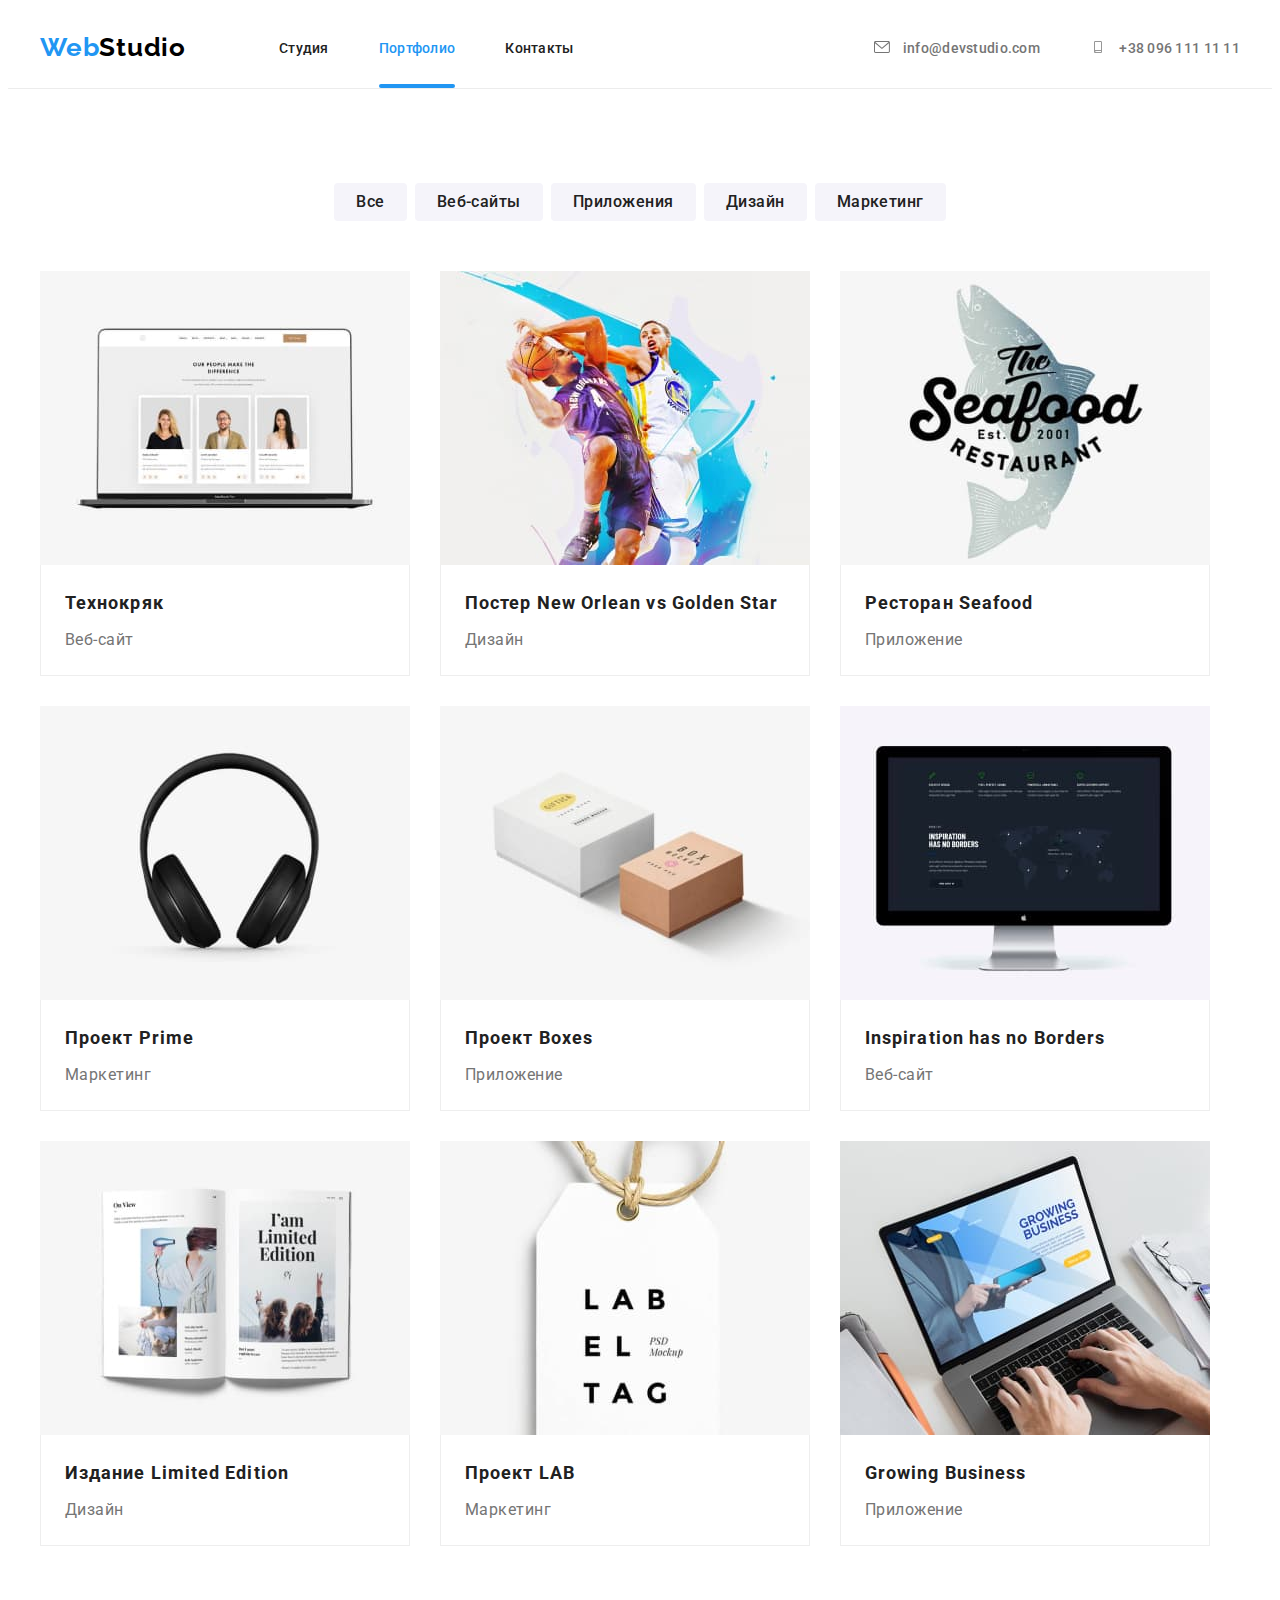
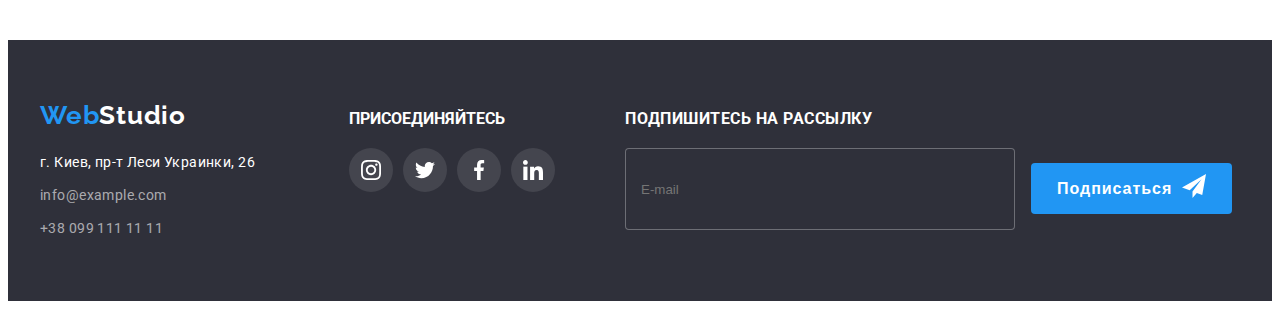
==== portfolio.html @ 7330a5f3 "adding files from previous hw" ====
<!DOCTYPE html>
<html lang="ru">
<head>
    <meta charset="UTF-8">
    <meta http-equiv="X-UA-Compatible" content="IE=edge">
    <meta name="viewport" content="width=device-width, initial-scale=1.0">
    <title>Document</title>
    <link rel="stylesheet" href="https://cdnjs.cloudflare.com/ajax/libs/modern-normalize/1.0.0/modern-normalize.css"
        integrity="sha512-Zx6MlUMKSVJoQ+83OwhdILe8cSEsCzfqThJd7J/VA2UrK6Ctj85p+xzqfyuNXE5B1k25uUdmJ2OzItbBy9GHAQ=="
        crossorigin="anonymous" />
    <link rel="preconnect" href="https://fonts.gstatic.com">
    <link href="https://fonts.googleapis.com/css2?family=Raleway:wght@700&family=Roboto:wght@400;500;700;900&display=swap"
        rel="stylesheet">
    <link rel="stylesheet" href="./css/styles.css">
</head>
<body>
    <!--header-->
    <header class="header">
        <div class=" header-section container">
            <nav class="nav-section">
                <a class="logo link" href="/"><span class="logo-web">Web</span><span
                        class="logo-studio-light">Studio</span></a>
    
                <ul class="nav-list list">
                    <li><a class="nav-list-link link" href="./index.html">Студия</a></li>
                    <li><a class="nav-list-link link active" href="">Портфолио</a></li>
                    <li><a class="nav-list-link link" href="">Контакты</a></li>
                </ul>
            </nav>
    
            <ul class="header-contacts list">
                <li>
                    <a class="header-contacts-link link" href="mailto:info@devstudio.com">
                        <svg class="contacts-link-icon">
                            <use href=./images/sprite.svg#icon-email></use>
                        </svg>
                        info@devstudio.com
                    </a>
                </li>
                <li>
                    <a class="header-contacts-link link" href="tel:+380961111111">
                        <svg class="contacts-link-icon">
                            <use href=./images/sprite.svg#icon-tel></use>
                        </svg>
                        +38 096 111 11 11
                    </a>
                </li>
            </ul>
        </div>
    
    </header>


    <!--main-->
    <main>
        <section class="padding-section">
            <div class="container">
                <h1 class="visually-hidden">Примеры готовых проектов</h1>
                
                <ul class="radio-btn-list list">
                    <li>
                        <button type="button" class="radio-btn">Все</button>
                    </li>
                    <li>
                        <button type="button" class="radio-btn">Веб-сайты</button>
                    </li>
                    <li>
                        <button type="button" class="radio-btn">Приложения</button>
                    </li>
                    <li>
                        <button type="button" class="radio-btn">Дизайн</button>
                    </li>
                    <li>
                        <button type="button" class="radio-btn">Маркетинг</button>
                    </li>
                </ul>
                
                <h2 hidden>Лучшие проекты</h2>
                
                <ul class="project-list list">
                    <li class="project-list-item">
                        <a class="project-link link" href="">
                            <div class="project-link-content-wrapper">
                                <img src="./images/portfolio/website.jpg" alt="сайт технокряк" width="370" height="294">
                                <p class="overlay">
                                    Технокряк это современная площадка распространения коронавируса.
                                    Компании используют эту платформу для цифрового
                                    шпионажа и атак на защищённые сервера конкурентов.
                                </p>
                            </div>

                            <div class="project-item-description">
                                <h3 class="project-name">Технокряк</h3>
                                <p class="project-text">Веб-сайт</p>
                            </div>
                        </a>
                    </li>
                
                    <li class="project-list-item">
                        <a class="project-link link" href="">
                            <div class="project-link-content-wrapper">
                                <img src="./images/portfolio/new.jpg" alt="дизайн постера с баскетболистами" width="370" height="294">
                                <p class="overlay">
                                    Технокряк это современная площадка распространения коронавируса.
                                    Компании используют эту платформу для цифрового
                                    шпионажа и атак на защищённые сервера конкурентов.
                                </p>
                            </div>
                            
                            <div class="project-item-description">
                                <h3 class="project-name">Постер New Orlean vs Golden Star</h3>
                                <p class="project-text">Дизайн</p>
                            </div>
                        </a>
                    </li>
                
                    <li class="project-list-item">
                        <a class="project-link link" href="">
                            <div class="project-link-content-wrapper">
                                <img src="./images/portfolio/seafood.jpg" alt="приложение для ресторана морепродуктов" width="370" height="294">
                                <p class="overlay">
                                    Технокряк это современная площадка распространения коронавируса.
                                    Компании используют эту платформу для цифрового
                                    шпионажа и атак на защищённые сервера конкурентов.
                                </p>
                            </div>
                            
                            <div class="project-item-description">
                                <h3 class="project-name">Ресторан Seafood</h3>
                                <p class="project-text">Приложение</p>
                            </div>
                        </a>
                    </li>
                
                    <li class="project-list-item">
                        <a class="project-link link" href="">
                            <div class="project-link-content-wrapper">
                                <img src="./images/portfolio/prime.jpg" alt="накладные наушники" width="370" height="294">
                                <p class="overlay">
                                    Технокряк это современная площадка распространения коронавируса.
                                    Компании используют эту платформу для цифрового
                                    шпионажа и атак на защищённые сервера конкурентов.
                                </p>
                            </div>
                            
                            <div class="project-item-description">
                                <h3 class="project-name">Проект Prime</h3>
                                <p class="project-text">Маркетинг</p>
                            </div>
                        </a>
                    </li>
                
                    <li class="project-list-item">
                        <a class="project-link link" href="">
                            <div class="project-link-content-wrapper">
                                <img src="./images/portfolio/boxes.jpg" alt="логотип две картонные коробки" width="370" height="294">
                                <p class="overlay">
                                    Технокряк это современная площадка распространения коронавируса.
                                    Компании используют эту платформу для цифрового
                                    шпионажа и атак на защищённые сервера конкурентов.
                                </p>
                            </div>
                            
                            <div class="project-item-description">
                                <h3 class="project-name">Проект Boxes</h3>
                                <p class="project-text">Приложение</p>
                            </div>
                        </a>
                    </li>
                
                    <li class="project-list-item">
                        <a class="project-link link" href="">
                            <div class="project-link-content-wrapper">
                                <img src="./images/portfolio/inspiration.jpg" alt="скриншот страницы сайта" width="370" height="294">
                                <p class="overlay">
                                    Технокряк это современная площадка распространения коронавируса.
                                    Компании используют эту платформу для цифрового
                                    шпионажа и атак на защищённые сервера конкурентов.
                                </p>
                            </div>
                            
                            <div class="project-item-description">
                                <h3 class="project-name">Inspiration has no Borders</h3>
                                <p class="project-text">Веб-сайт</p>
                            </div>
                        </a>
                    </li>
                
                    <li class="project-list-item">
                        <a class="project-link link" href="">
                            <div class="project-link-content-wrapper">
                                <img src="./images/portfolio/limited.jpg" alt="дизайн оформления книги" width="370" height="294">
                                <p class="overlay">
                                    Технокряк это современная площадка распространения коронавируса.
                                    Компании используют эту платформу для цифрового
                                    шпионажа и атак на защищённые сервера конкурентов.
                                </p>
                            </div>
                            
                            <div class="project-item-description">
                                <h3 class="project-name">Издание Limited Edition</h3>
                                <p class="project-text">Дизайн</p>
                            </div>
                        </a>
                    </li>
                
                    <li class="project-list-item">
                        <a class="project-link link" href="">
                            <div class="project-link-content-wrapper">
                                <img src="./images/portfolio/lab.jpg" alt="брендированная этикетка" width="370" height="294">
                                <p class="overlay">
                                    Технокряк это современная площадка распространения коронавируса.
                                    Компании используют эту платформу для цифрового
                                    шпионажа и атак на защищённые сервера конкурентов.
                                </p>
                            </div>
                            
                            <div class="project-item-description">
                                <h3 class="project-name">Проект LAB</h3>
                                <p class="project-text">Маркетинг</p>
                            </div>
                        </a>
                    </li>
                
                    <li class="project-list-item">
                        <a class="project-link link" href="">
                            <div class="project-link-content-wrapper">
                                <img src="./images/portfolio/growing.jpg" alt="работа за компьютером" width="370" height="294">
                                <p class="overlay">
                                    Технокряк это современная площадка распространения коронавируса.
                                    Компании используют эту платформу для цифрового
                                    шпионажа и атак на защищённые сервера конкурентов.
                                </p>
                            </div>
                            
                            <div class="project-item-description">
                                <h3 class="project-name">Growing Business</h3>
                                <p class="project-text">Приложение</p>
                            </div>
                        </a>
                    </li>
                </ul>
            </div>
        </section>
    </main>
    
    <!--footer-->
    <footer class="dark-background-container footer-container">
    
        <div class="df container">
            <div class="footer-content-placing">
                <address>
                    <div class="footer-logo">
                        <a class="logo link" href="/"><span class="logo-web">Web</span><span
                                class="logo-studio-dark">Studio</span></a>
                    </div>
    
                    <ul class="address list">
                        <li>
                            <a class="adress-link-location link" href="https://goo.gl/maps/zq5mr7NmoWSacKAB8">г. Киев, пр-т
                                Леси
                                Украинки, 26</a>
                        </li>
                        <li>
                            <a class="adress-link link" href="mailto:info@example.com">info@example.com</a>
                        </li>
                        <li>
                            <a class="adress-link link" href="tel:+380991111111">+38 099 111 11 11</a>
                        </li>
                    </ul>
                </address>
            </div>
    
            <div class="footer-content-placing">
                <p class="footer-social-title">Присоединяйтесь</p>
    
                <ul class="social-list list">
                    <li class="social-list-item">
                        <a href="" class="social-list-link link">
                            <svg class="social-list-icon">
                                <use href="./images/sprite.svg#icon-instagram"></use>
                            </svg>
                        </a>
                    </li>
                    <li class="social-list-item">
                        <a href="" class="social-list-link link">
                            <svg class="social-list-icon">
                                <use href="./images/sprite.svg#icon-twitter"></use>
                            </svg>
                        </a>
                    </li>
                    <li class="social-list-item">
                        <a href="" class="social-list-link link">
                            <svg class="social-list-icon">
                                <use href="./images/sprite.svg#icon-facebook"></use>
                            </svg>
                        </a>
                    </li>
                    <li class="social-list-item">
                        <a href="" class="social-list-link link">
                            <svg class="social-list-icon">
                                <use href="./images/sprite.svg#icon-linkedin"></use>
                            </svg>
                        </a>
                    </li>
                </ul>
            </div>

            <div class="footer-form-group">
                <b class="footer-form-text">подпишитесь на рассылку</b>
            
                <form action="#" class="footer-form">
                    <input type="email" name="footer-form" class="footer-form-input" placeholder="E-mail" required autocomplete="off">
                    <button type="submit" class="footer-btn">Подписаться
                        <svg class="footer-btn-icon" width="24" height="24">
                            <use href="./images/sprite.svg#icon-send"></use>
                        </svg>
                    </button>
            
                </form>
            </div>

        </div>
    
    </footer>
</body>
</html>
---- css/styles.css ----
:root {
  --main-font: "Roboto", sans-serif;
  --secondary-font: "Raleway", sans-serif;
  --background-dark: #2f303a;
  --background-grey: #f5f4fa;
  --btn-color-white: #FFFFFF;
  --accent-color-primary: #2196f3;
  --section-header-color: #212121;
  --section-padding: 94px 0;
  --timing-function: cubic-bezier(0.4, 0, 0.2, 1);
}

body {
  font-family: var(--main-font);
}

h1,
h2,
h3,
h4,
h5,
h6,
p {
  margin: 0;
}

ul,
ol {
  margin: 0;
  padding: 0;
}

img {
  display: block;
  min-width: 100%;
}

.list {
  list-style: none;
}

.link {
  text-decoration: none;
}

.address {
  font-style: normal;
}

.active,
nav-list-link:hover {
  color: var(--accent-color-primary);
}

.visually-hidden {
  position: absolute !important;
  clip: rect(1px 1px 1px 1px); /* IE6, IE7 */
  clip: rect(1px, 1px, 1px, 1px);
  padding: 0 !important;
  border: 0 !important;
  height: 1px !important;
  width: 1px !important;
  overflow: hidden;
}

.container {
  width: 1200px;
  margin: 0 auto;
  padding: 0 15px;
  text-align: center;
}

.padding-section {
  padding: var(--section-padding);
}

/*===========HEADER============*/
.header {
  padding-top: 24px;
  padding-bottom: 25px;
  border-bottom: 1px solid #ececec;
}

.header-section {
  /* padding: 25px 15px; */
  display: flex;
  align-items: center;
}

.nav-section {
  display: flex;
  align-items: center;
}

.logo {
  margin-right: 93px;
}

.nav-list {
  display: flex;
  align-items: center;
}

.nav-list > li:not(:last-child) {
  margin-right: 50px;
}

.header-contacts {
  display: flex;
  margin-left: auto;
}

.header-contacts > li:not(:last-child) {
  margin-right: 50px;
}

.logo-web {
  font-family: var(--secondary-font);
  font-style: normal;
  font-weight: 700;
  font-size: 26px;
  line-height: 1.2;
  letter-spacing: 0.03em;
  color: #2196f3;
}

.logo-studio-light {
  font-family: var(--secondary-font);
  font-style: normal;
  font-weight: 700;
  font-size: 26px;
  line-height: 1.2;
  letter-spacing: 0.03em;
  color: #000000;
}

.logo-studio-dark {
  font-family: var(--secondary-font);
  font-style: normal;
  font-weight: 700;
  font-size: 26px;
  line-height: 1.2;
  letter-spacing: 0.03em;
  color: #ffffff;
}

.nav-list-link {
  position: relative;
  font-family: var(--main-font);
  font-style: normal;
  font-weight: 500;
  font-size: 14px;
  line-height: 1.14;
  letter-spacing: 0.02em;
  color: #212121;
  padding: 32px 0;
  transition: color 250ms var(--timing-function);
}
.nav-list-link.active::after {
  content: "";
  position: absolute;
  width: 100%;
  height: 4px;
  background-color: #2196f3;
  left: 0;
  bottom: 0;
  border-radius: 2px;
}

.nav-list-link:hover,
.nav-list-link:focus {
  color: var(--accent-color-primary);
}

.header-contacts-link {
  font-family: var(--main-font);
  font-style: normal;
  font-weight: 500;
  font-size: 14px;
  line-height: 1.14;
  letter-spacing: 0.02em;
  color: #757575;
  transition: color 250ms var(--timing-function);
}

.header-contacts-link:hover,
.header-contacts-link:focus {
  color: var(--accent-color-primary);
}

.header-contacts-link:hover .contacts-link-icon,
.header-contacts-link:focus .contacts-link-icon {
  fill: var(--accent-color-primary);
}

.contacts-link-icon {
  width: 16px;
  height: 12px;
  margin-right: 10px;
  fill: #757575;
}

/* .contacts-link-icon:hover,
.contacts-link-icon:focus {
  fill: var(--accent-color-primary);
} */

/*===========END HEADER============*/

/*==============HERO==============*/

.hero-section {
  padding-top: 200px;
  padding-bottom: 200px;
}

.hero-background {
  max-width: 1600px;
  height: 600px;
  margin-left: auto;
  margin-right: auto;
  background-color: #c4c4c4;
  background-image: linear-gradient(
      rgba(47, 48, 58, 0.4),
      rgba(47, 48, 58, 0.4)
    ),
    url(../images/bg-hero/hero-bg-img.jpg);
  background-size: cover;
  background-position: center;
  background-repeat: no-repeat;
}

.hero-title {
  font-family: var(--main-font);
  font-weight: 900;
  font-size: 44px;
  line-height: 1.36;
  text-align: center;
  letter-spacing: 0.06em;
  text-transform: uppercase;
  color: #ffffff;
  width: 696px;
  margin: 0 auto 30px;
}
.hero-btn {
  display: inline-block;
  align-items: center;
  text-align: center;
  min-width: 200px;
  padding: 12px 32px;
  left: 700px;
  top: 430px;
  background: #2196f3;
  box-shadow: 0px 4px 4px rgba(0, 0, 0, 0.15);
  border-radius: 4px;
  border: none;
  outline: none;
  cursor: pointer;
  transition: background-color 250ms var(--timing-function);
}

.hero-btn:active {
  background-color: #188ce8;
  border: none;
}

.active {
  color: #2196f3;
}

.hero-btn-text {
  font-family: inherit;
  font-weight: 700;
  font-size: 16px;
  line-height: 1.87;
  align-items: center;
  text-align: center;
  letter-spacing: 0.06em;
  color: #ffffff;
}

/*============END HERO============*/

/*============OUR SERVICES & TEAM SECTIONS HEADER============*/

.section-header {
  font-family: var(--main-font);
  font-weight: 700;
  font-size: 36px;
  line-height: 1.17;
  text-align: center;
  letter-spacing: 0.03em;
  color: var(--section-header-color);
  margin-bottom: 50px;
}

/*============OUR ADVANTAGES SECTION============*/

/* .our-advantages-section {
  padding: var(--section-padding);
} */

.our-advantages-list {
  display: flex;
  justify-content: space-between;
  margin-left: -30px;
}

.our-advantages-list-item {
  /* width: 270px; */
  text-align: left;
  /* flex-basis: calc(100%-90 / 4 -30); */
  width: calc((100% - 120px) / 4);
  margin-left: 30px;
}

.our-advantages-icon-container {
  display: flex;
  justify-content: center;
  align-items: center;
  width: 270px;
  height: 120px;
  background-color: #f5f4fa;
  margin-bottom: 30px;
}

.our-advantages-link-icon {
  width: 70px;
  height: 70px;
}

.list-advantages-header {
  font-family: var(--main-font);
  font-style: normal;
  font-weight: 700;
  font-size: 14px;
  line-height: 1.14;
  letter-spacing: 0.03em;
  text-transform: uppercase;
  color: var(--section-header-color);
  padding-bottom: 10px;
}

.list-advantages-text {
  font-family: var(--main-font);
  font-style: normal;
  font-weight: 400;
  font-size: 14px;
  line-height: 1.71;
  letter-spacing: 0.03em;
  color: #757575;
}
/*============END OUR ADVANTAGES SECTION============*/

/* ====================OUR SERVICES================ */
.our-services {
  padding-bottom: 94px;
}

.services-list {
  display: flex;
  justify-content: space-between;
  
}

.services-list > li:not(:last-child) {
  margin-right: 30px;
}

.services-list-item {
  position: relative;
}

.services-overlay {
  position: absolute;
  left: 0;
  bottom: 0;
  width: 370px;
  height: 70px;
  background-color: rgba(47, 48, 58, 0.8);
  display: flex;
  justify-content: center;
  align-items: center;
}

.overlay-text {
  font-family: var(--main-font)
  font-weight: 700;
  font-size: 14px;
  line-height: 1.14;
  text-align: center;
  letter-spacing: 0.03em;
  text-transform: uppercase;
  color: #FFFFFF;

}
/* ================END OUR SERVICES================ */

/*=================OUR TEAM===================*/

.stuff-list {
  display: flex;
}

.our-stuff {
  background-color: var(--background-grey);
  /* max-width: 1600px; */
}

.stuff-list-item:not(:last-child) {
  margin-right: 30px;
}

.stuff-list-item {
  background: #ffffff;
  box-shadow: 0px 1px 3px rgba(0, 0, 0, 0.12), 0px 1px 1px rgba(0, 0, 0, 0.14),
    0px 2px 1px rgba(0, 0, 0, 0.2);
  border-radius: 0px 0px 4px 4px;
}

.img-description {
  padding: 30px 0;
  text-align: center;
}

.img-description-header {
  margin-bottom: 10px;
}

.stuff-initials {
  font-family: var(--main-font);
  font-style: normal;
  font-weight: 500;
  font-size: 16px;
  line-height: 1.18;
  /* text-align: center; */
  letter-spacing: 0.03em;
  color: #212121;
}

.stuff-position {
  font-family: var(--main-font);
  font-weight: 400;
  font-size: 16px;
  line-height: 1.18;
  /* text-align: center; */
  letter-spacing: 0.03em;
  color: #757575;
  margin-bottom: 16px;
}

.stuff-container {
  margin-left: auto;
  margin-right: auto;
}

.stuff-social-list {
  display: flex;
  align-items: center;
  justify-content: center;
}

.stuff-social-list > li:not(:last-child) {
  margin-right: 10px;
}

.stuff-social-list-link {
  display: flex;
  align-items: center;
  justify-content: center;
  height: 44px;
  width: 44px;
  border-radius: 50%;
  /* border: 1px solid red; */
  transition: background-color 250ms var(--timing-function);
}

.stuff-social-list-link:hover,
.stuff-social-list-link:focus {
  background-color: var(--accent-color-primary);
}

.stuff-social-list-link .social-list-icon {
  width: 20px;
  height: 20px;
  fill: #afb1b8;
}

.stuff-social-list-link:hover .social-list-icon,
.stuff-social-list-link:focus .social-list-icon {
  fill: white;
}

.dark-background-container {
  background-color: var(--background-dark);
}
/*=================END OUR TEAM===================*/

/*=================OUR CLIENTS===================*/

.clients-list {
  display: flex;
  align-items: center;
  justify-content: center;
}

.clients-list-item:not(:last-child) {
  margin-right: 30px;
}

.clients-list-link {
  display: flex;
  align-items: center;
  justify-content: center;
  width: 170px;
  height: 90px;
  border: 1px solid #afb1b8;
  border-radius: 4px;
  cursor: pointer;
  transition: border-color 250ms var(--timing-function);
}

.clients-list-item {
  display: flex;
  align-items: center;
  justify-content: center;
}

.clients-list-icon {
  display: block;
  align-items: center;
  justify-content: center;
  fill: #afb1b8;
  transition: fill 250ms var(--timing-function);
}

.clients-list-link:hover,
.clients-list-link:focus {
  border-color: var(--accent-color-primary);
}

.clients-list-icon:hover,
.clients-list-icon:focus {
  fill: var(--accent-color-primary);
  border: var(--accent-color-primary);
}

.clients-list-link:hover .clients-list-icon,
.clients-list-link:focus .clients-list-icon {
  fill: var(--accent-color-primary);
}

/*================END OUR CLIENTS================*/

/*=====================FOOTER=====================*/

.footer-container {
  padding-top: 60px;
  padding-bottom: 60px;
  /* text-align: left; */
}

.footer-content-placing {
  text-align: left;
  display: block;
}

.df {
  display: flex;
  align-items: baseline;
}

.footer-content-placing:not(:last-child) {
  margin-right: 70px;
}

.footer-logo {
  margin-bottom: 20px;
}

.address > li:not(:last-child) {
  margin-bottom: 9px;
}

.adress-link-location {
  font-family: var(--main-font);
  font-weight: 400;
  font-size: 14px;
  line-height: 1.71;
  letter-spacing: 0.03em;
  color: #ffffff;
  transition: color 250ms var(--timing-function);
}

.adress-link-location:focus,
.adress-link-location:hover {
  color: var(--accent-color-primary);
}

.adress-link {
  font-family: var(--main-font);
  font-weight: 400;
  font-size: 14px;
  line-height: 1.71;
  letter-spacing: 0.03em;
  color: rgba(255, 255, 255, 0.6);
  transition: color 250ms var(--timing-function);
}

.adress-link:hover,
.adress-link:focus {
  color: #2196f3;
}

.footer-social-title {
  color: #ffffff;
  font-weight: bold;
  text-transform: uppercase;
  margin-bottom: 20px;
}
.social-list {
  display: flex;
  align-items: center;
}

.social-list-item:not(:last-child) {
  margin-right: 10px;
}

.social-list-link {
  display: flex;
  justify-content: center;
  align-items: center;
  width: 44px;
  height: 44px;
  border-radius: 50%;
  background-color: rgba(255, 255, 255, 0.1);
  transition: background-color 250ms var(--timing-function);
}

.social-list-link:hover,
.social-list-link:focus {
  background-color: var(--accent-color-primary);
}

.social-list-icon {
  /* display: block; */
  width: 20px;
  height: 20px;
  align-items: center;
  justify-content: center;
  fill: #ffffff;
  transition: fill 250ms var(--timing-function);
}

/*=================END FOOTER=====================*/

/*=================PORTFOLIO PAGE=================*/

.radio-btn-list {
  display: flex;
  justify-content: center;
  /* margin-top: 94px; */
  margin-bottom: 50px;
}

.project-list {
  display: flex;
  flex-wrap: wrap;
  margin-left: -30px;
  margin-bottom: -30px;
  /* outline: 1px solid tomato; */
}

.project-list-item {
  flex-basis: calc(100% / 3 - 30);
  /* position: relative;
  width: 370px; */
  margin-left: 30px;
  margin-bottom: 30px;
  /* outline: 1px solid teal; */
}

.radio-btn {
  font-family: inherit;
  font-weight: 500;
  font-size: 16px;
  line-height: 1.62;
  text-align: center;
  letter-spacing: 0.03em;
  color: #212121;
  background: #f5f4fa;
  border-radius: 4px;
  cursor: pointer;
  padding: 6px 22px;
  border: none;
  outline: none;
  transition: color 250ms var(--timing-function),
    background-color 250ms var(--timing-function),
    box-shadow 250ms var(--timing-function);
}

.radio-btn-list > li:not(:last-child) {
  margin-right: 8px;
}

.radio-btn:hover,
.radio-btn:focus {
  color: #ffffff;
  background-color: #2196f3;
  box-shadow: 0px 3px 1px rgba(0, 0, 0, 0.1), 0px 1px 2px rgba(0, 0, 0, 0.08),
    0px 2px 2px rgba(0, 0, 0, 0.12);
  filter: drop-shadow(0px 4px 4px rgba(0, 0, 0, 0.25));
}

.project-list-item:hover,
.project-list-item:focus {
  box-shadow: 0px 1px 1px rgba(0, 0, 0, 0.12), 0px 4px 4px rgba(0, 0, 0, 0.06),
    1px 4px 6px rgba(0, 0, 0, 0.16);
}

.project-name {
  font-family: var(--main-font);
  font-weight: 700;
  font-size: 18px;
  line-height: 2;
  letter-spacing: 0.06em;
  color: #212121;
  margin-bottom: 4px;
}

.project-name:focus,
.project-name:hover {
}

.project-text {
  font-family: var(--main-font);
  font-weight: 400;
  font-size: 16px;
  line-height: 1.87;
  letter-spacing: 0.03em;
  color: #757575;
}

.project-item-description {
  padding: 20px 24px;
  text-align: left;
  border: 1px solid #eeeeee;
  border-top: none;
}

.project-link-content-wrapper {
  position: relative;
  overflow: hidden;
}

.overlay {
  position: absolute;
  top: 0;
  left: 0;
  background-color: rgba(33, 150, 243, 0.9);
  padding: 63px 24px;
  height: 100%;
  overflow: auto;
  transform: translateY(100%);
  font-family: var(--main-font);
  font-size: 18px;
  line-height: 1.55;
  letter-spacing: 0.03em;
  text-align: left;
  color: #ffffff;
  transition: transform 250ms var(--timing-function);
}

.project-link:hover .overlay,
.project-link:focus .overlay {
  transform: translateY(0%);
}
/*===============END PORTFOLIO PAGE================*/


.backdrop {
  position: fixed;
  top: 0;
  left: 0;
  width: 100vw;
  height: 100vh;
  background-color: rgba(0, 0, 0, 0.2);
  transition: all 250ms var(--timing-function);
}

.modal {
  position: absolute;
  top: 50%;
  left: 50%;
  transform: translate(-50%, -50%);
  width: 528px;
  height: 581px;
  background-color: #ffffff;
  padding: 40px;
}

.modal-form-text {
  display: block;
  text-align: center;
  font-weight: 700;
  font-size: 20px;
  line-height: 1.15;
  letter-spacing: 0.03em;
  color: #212121;
  margin-bottom: 12px;
}

.modal-close-btn {
  position: absolute;
  top: 8px;
  right: 8px;
  /* display: flex;
  justify-content: center;
  align-items: center; */
  width: 30px;
  height: 30px;
  border-radius: 50%;
  background-color: transparent;
  border: 1px solid rgba(0, 0, 0, 0.1);
  cursor: pointer;
  outline: none;
  transition: fill 250ms var(--timing-function);
}

.modal-close-btn:hover,
.modal-close-btn:focus {
  fill: var(--accent-color-primary);
}

.close-btn-icon {
  width: 11px;
  height: 11px;
}

.is-hidden {
  opacity: 0;
  visibility: hidden;
  pointer-events: none;
}

.modal-form {
  display: flex;
  flex-direction: column;
  box-sizing: border-box;
}

.modal-form-input {
  width: 100%;
  height: 40px;
  border: 1px solid rgba(33, 33, 33, 0.2);
  border-radius: 4px;
  padding-left: 42px;
  transition: border-color 250ms var(--timing-function) ;
}

.modal-form-input:focus {
  outline: none;
  border-color: var(--accent-color-primary);
}

.modal-form-input:focus + .modal-form-icon {
  fill: var(--accent-color-primary);
}

.modal-form-field {
  font-size: 12px;
  line-height: 1.16;
  letter-spacing: 0.01em;
  color: #757575;
  /* margin-bottom: 10px; */
}

/* modal-form-field:last-child {
  margin-bottom: 20px;
} */

.modal-form-input-wrapper{
  display: block;
  position: relative;
  margin-top: 4px;
  margin-bottom: 10px;
}

.modal-form-icon {
  position: absolute;
  top: 50%;
  left: 12px;
  transform: translateY(-50%);
  display: block;
  width: 18px;
  height: 18px;
}

.modal-form-comment {
  width: 100%;
  height: 120px;
  padding: 12px 16px;
  border: 1px solid rgba(33, 33, 33, 0.2);
  border-radius: 4px;
  resize: none;
  font-family:var(--main-font)
  font-size: 12px;
  line-height: 1.16;
  letter-spacing: 0.01em;
  color: #757575;
  transition: border-color 250ms var(--timing-function);
  }

.modal-form-comment::placeholder {
  color: rgba(117, 117, 117, 0.5);
}

.modal-form-comment:focus {
  outline: none;
  border-color: var(--accent-color-primary);
}

.modal-form-check-about {
  display: flex;
  justify-content: center;
  align-items: center;
  font-family: var(--main-font);
  font-size: 14px;
  line-height: 1.71;
  letter-spacing: 0.03em;
  color: #757575;
  margin-top: 10px;
  margin-bottom: 30px;
}

.modal-form-check-about::before {
  display: block;
  content: "";
  width: 15px;
  height: 15px;
  border: 2px solid #000000;
  border-radius: 2px;
  cursor: pointer;
  margin-right: 8px;
}


.modal-form-term:checked + .modal-form-check-about::before {
  background-color:var(--accent-color-primary);
  border-color: var(--accent-color-primary);
  background-image: url(../images/icon-check.svg);
  background-position: center;
  background-origin: border-box;
  background-size: contain;
}

.modal-form-term:focus + .modal-form-check-about::before {
  outline: 2px solid var(--accent-color-primary);
}

.checkbox-term-contract {
  color: var(--accent-color-primary);
}

.modal-form-btn {
  font-weight: 700;
  font-size: 16px;
  font-family: inherit;
  line-height: 1.87;
  letter-spacing: 0.06em;
  align-self: center;
  min-width: 200px;
  padding: 10px 55px;
  color:var(--btn-color-white);
  background: #2196f3;
  box-shadow: 0px 4px 4px rgba(0, 0, 0, 0.15);
  border-radius: 4px;
  border: none;
  outline: none;
  cursor: pointer;
  transition: background-color 250ms var(--timing-function);
}

.modal-form-btn:active {
  background-color: #188ce8;
  border: none;
}

.footer-form-group {
  display: flex;
  flex-direction: column;
}

.footer-form-text {
  font-weight: 700;
  /* font-size: 14px; */
  line-height: 1.14;
  color: var(--btn-color-white);
  letter-spacing: 0.03em;
  text-transform: uppercase;
  text-align: left;
  margin-bottom: 20px;
}

.footer-form-input {
  margin-right: 12px;
  width: 358px;
  height: 50px;
  padding: 15px;
  background-color: #2f303a;
  outline: none;
  border: 1px solid rgba(255, 255, 255, 0.3);
  color: #ffffff;
  border-radius: 4px;
}

.footer-btn {
  display: inline-flex;
  border-radius: 4px;
  border: 1px solid transparent;
  padding: 10px 25px;
  min-width: 200px;
  font-weight: 700;
  font-size: 16px;
  line-height: 1.87;
  letter-spacing: 0.06em;
  background: var(--accent-color-primary);
  color: var(--btn-color-white);
  cursor: pointer;
  transition: background-color 250ms var(--timing-function);
}

.footer-btn-icon {
  display: inline-flex;
  align-items: baseline;
  justify-content: center;
  margin-left: 10px;
}

.footer-btn:hover,
.footer-btn:focus {
  background-color: #188ce8;
}
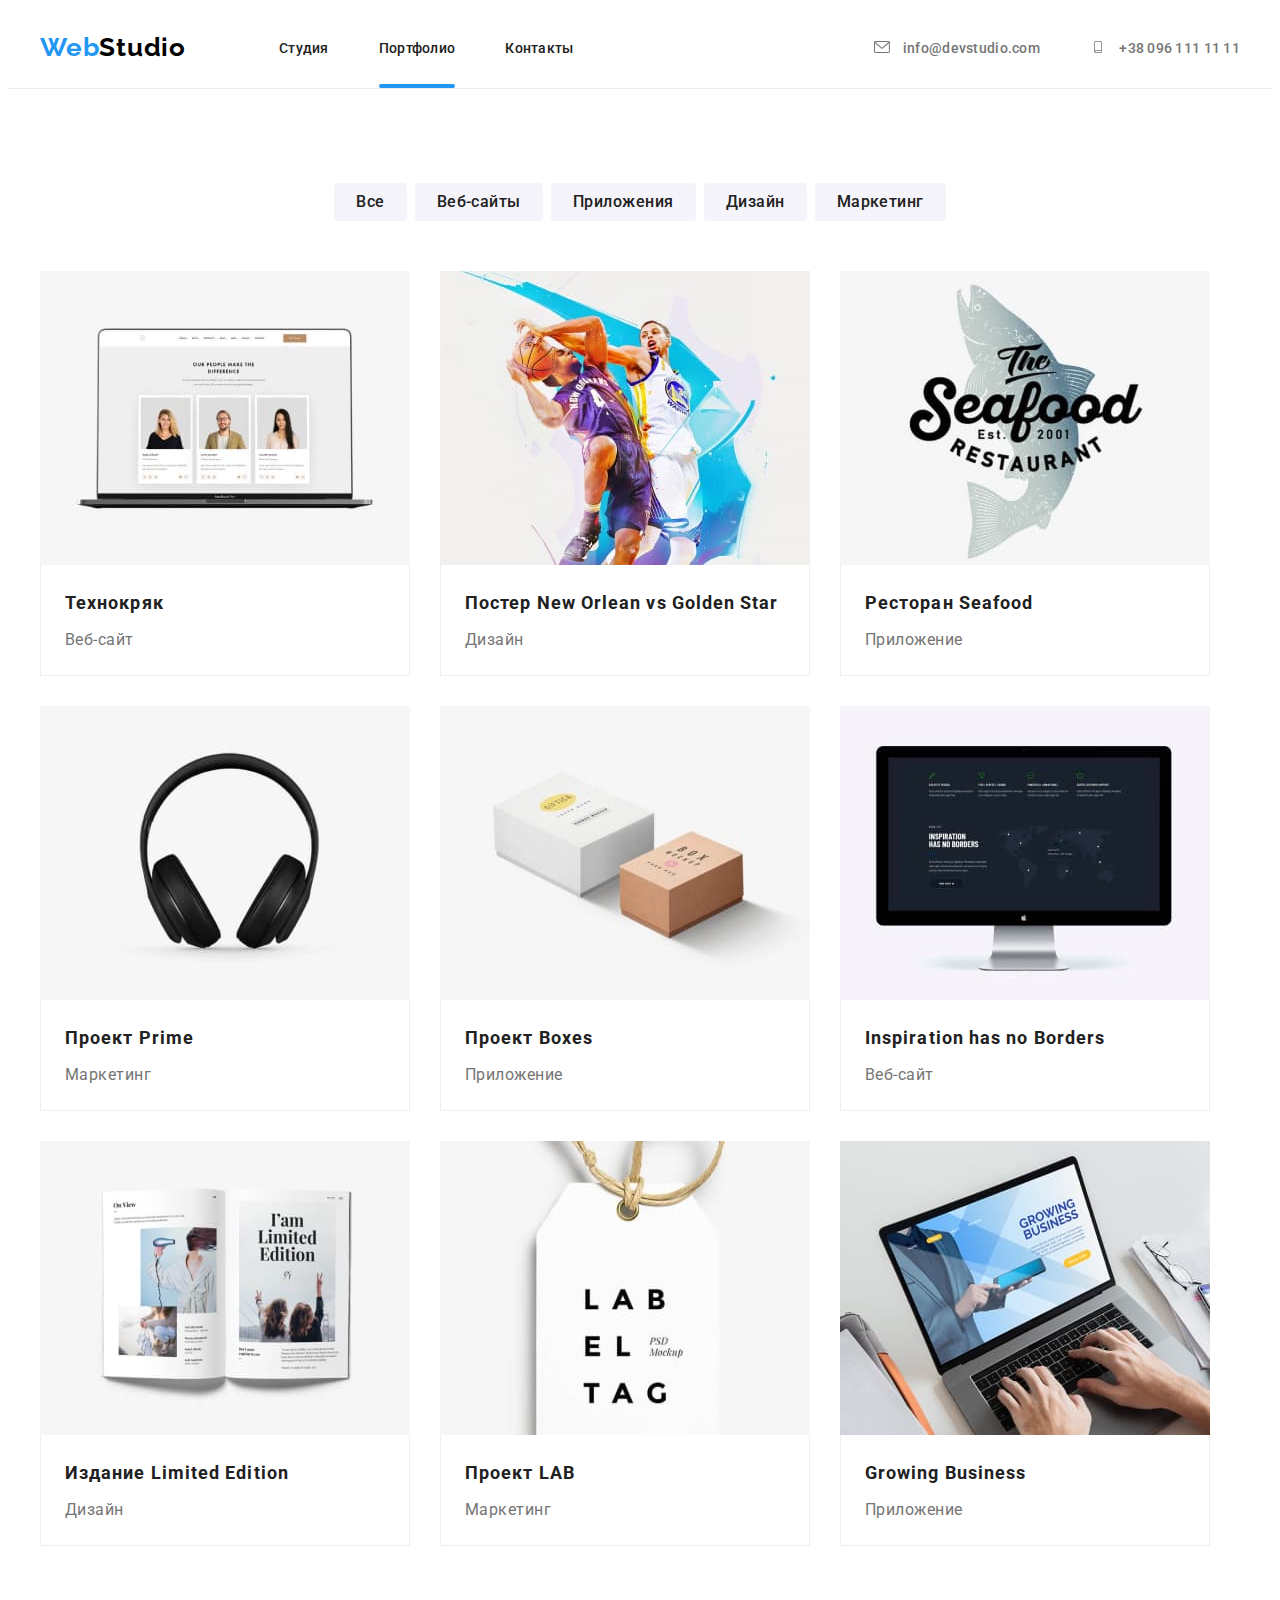
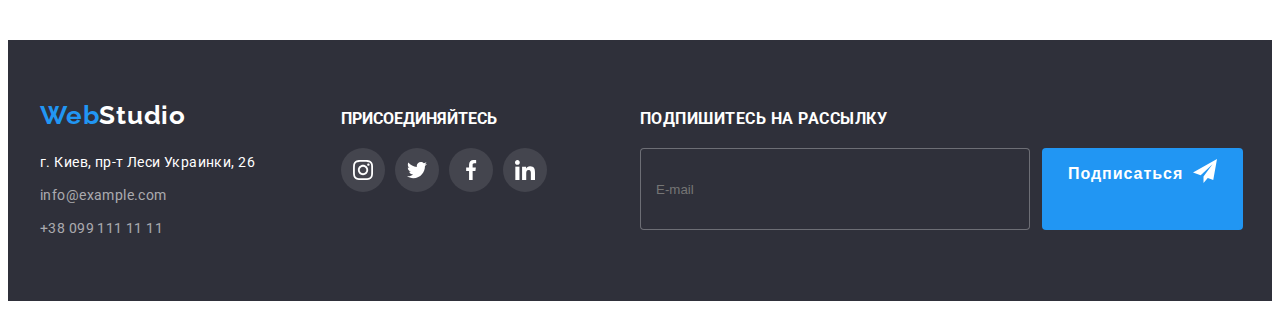
==== commit 20bb8522: "proceeding hw 07" ====
--- a/portfolio.html
+++ b/portfolio.html
@@ -11,7 +11,7 @@
     <link rel="preconnect" href="https://fonts.gstatic.com">
     <link href="https://fonts.googleapis.com/css2?family=Raleway:wght@700&family=Roboto:wght@400;500;700;900&display=swap"
         rel="stylesheet">
-    <link rel="stylesheet" href="./css/styles.css">
+    <link rel="stylesheet" href="./css/portfolio.min.css">
 </head>
 <body>
     <!--header-->
--- a/css/portfolio.min.css
+++ b/css/portfolio.min.css
@@ -0,0 +1,2 @@
+:root{--main-font: "Roboto", sans-serif;--secondary-font: "Raleway", sans-serif;--background-dark: #2f303a;--background-grey: #f5f4fa;--btn-color-white: #ffffff;--accent-color-primary: #2196f3;--section-header-color: #212121;--section-padding: 94px 0;--timing-function: cubic-bezier(0.4, 0, 0.2, 1)}.visually-hidden{position:absolute !important;clip:rect(1px 1px 1px 1px);clip:rect(1px, 1px, 1px, 1px);padding:0 !important;border:0 !important;height:1px !important;width:1px !important;overflow:hidden}body{font-family:var(--main-font)}h1,h2,h3,h4,h5,h6,p{margin:0}ul,ol{margin:0;padding:0}img{display:block;min-width:100%}.list{list-style:none}.link{text-decoration:none}.address{font-style:normal}.padding-section{padding:var(--section-padding)}.container{width:1200px;margin:0 auto;padding:0 15px;text-align:center}.active,nav-list-link:hover{color:var(--accent-color-primary)}.header{padding-top:24px;padding-bottom:25px;border-bottom:1px solid #ececec}.header-section{display:flex;align-items:center}.logo{margin-right:93px}.logo-web{font-family:var(--secondary-font);font-style:normal;font-weight:700;font-size:26px;line-height:1.2;letter-spacing:0.03em;color:#2196f3}.logo-studio-light{font-family:var(--secondary-font);font-style:normal;font-weight:700;font-size:26px;line-height:1.2;letter-spacing:0.03em;color:#000000}.logo-studio-dark{font-family:var(--secondary-font);font-style:normal;font-weight:700;font-size:26px;line-height:1.2;letter-spacing:0.03em;color:#ffffff}.nav-section{display:flex;align-items:center}.nav-list{display:flex;align-items:center}.nav-list>li:not(:last-child){margin-right:50px}.nav-list-link{position:relative;font-family:var(--main-font);font-style:normal;font-weight:500;font-size:14px;line-height:1.14;letter-spacing:0.02em;color:#212121;padding:32px 0;transition:color 250ms var(--timing-function)}.nav-list-link:hover,.nav-list-link:focus{color:var(--accent-color-primary)}.nav-list-link.active::after{content:"";position:absolute;width:100%;height:4px;background-color:#2196f3;left:0;bottom:0;border-radius:2px}.header-contacts{display:flex;margin-left:auto}.header-contacts>li:not(:last-child){margin-right:50px}.header-contacts-link{font-family:var(--main-font);font-style:normal;font-weight:500;font-size:14px;line-height:1.14;letter-spacing:0.02em;color:#757575;transition:color 250ms var(--timing-function)}.header-contacts-link:hover,.header-contacts-link:focus{color:var(--accent-color-primary)}.contacts-link-icon{width:16px;height:12px;margin-right:10px;fill:#757575}.header-contacts-link:hover .contacts-link-icon,.header-contacts-link:focus .contacts-link-icon{fill:var(--accent-color-primary)}.radio-btn-list{display:flex;justify-content:center;margin-bottom:50px}.radio-btn-list>li:not(:last-child){margin-right:8px}.radio-btn{font-family:inherit;font-weight:500;font-size:16px;line-height:1.62;text-align:center;letter-spacing:0.03em;color:#212121;background:#f5f4fa;border-radius:4px;cursor:pointer;padding:6px 22px;border:none;outline:none;transition:color 250ms var(--timing-function),background-color 250ms var(--timing-function),box-shadow 250ms var(--timing-function)}.radio-btn:hover,.radio-btn:focus{color:#ffffff;background-color:#2196f3;box-shadow:0px 3px 1px rgba(0,0,0,0.1),0px 1px 2px rgba(0,0,0,0.08),0px 2px 2px rgba(0,0,0,0.12);filter:drop-shadow(0px 4px 4px rgba(0,0,0,0.25))}.project-list{display:flex;flex-wrap:wrap;margin-left:-30px;margin-bottom:-30px}.project-list-item{flex-basis:calc(100% / 3 - 30);margin-left:30px;margin-bottom:30px}.project-list-item:hover,.project-list-item:focus{box-shadow:0px 1px 1px rgba(0,0,0,0.12),0px 4px 4px rgba(0,0,0,0.06),1px 4px 6px rgba(0,0,0,0.16)}.project-name{font-family:var(--main-font);font-weight:700;font-size:18px;line-height:2;letter-spacing:0.06em;color:#212121;margin-bottom:4px}.project-text{font-family:var(--main-font);font-weight:400;font-size:16px;line-height:1.87;letter-spacing:0.03em;color:#757575}.project-item-description{padding:20px 24px;text-align:left;border:1px solid #eeeeee;border-top:none}.project-link-content-wrapper{position:relative;overflow:hidden}.overlay{position:absolute;top:0;left:0;background-color:rgba(33,150,243,0.9);padding:63px 24px;height:100%;overflow:auto;transform:translateY(100%);font-family:var(--main-font);font-size:18px;line-height:1.55;letter-spacing:0.03em;text-align:left;color:#ffffff;transition:transform 250ms var(--timing-function)}.project-link:hover .overlay,.project-link:focus .overlay{transform:translateY(0%)}.dark-background-container{background-color:var(--background-dark)}.footer-container{padding-top:60px;padding-bottom:60px}.footer-content-placing{text-align:left;display:block}.footer-content-placing:nth-child(1){min-width:231px;margin-right:70px}.footer-content-placing:nth-child(2){min-width:206px;margin-right:93px}.df{display:flex;align-items:baseline}.footer-logo{margin-bottom:20px}.address>li:not(:last-child){margin-bottom:9px}.adress-link-location{font-family:var(--main-font);font-weight:400;font-size:14px;line-height:1.71;letter-spacing:0.03em;color:#ffffff;transition:color 250ms var(--timing-function)}.adress-link-location:focus,.adress-link-location:hover{color:var(--accent-color-primary)}.adress-link{font-family:var(--main-font);font-weight:400;font-size:14px;line-height:1.71;letter-spacing:0.03em;color:rgba(255,255,255,0.6);transition:color 250ms var(--timing-function)}.adress-link:hover,.adress-link:focus{color:#2196f3}.footer-social-title{color:#ffffff;font-weight:bold;text-transform:uppercase;margin-bottom:20px}.social-list{display:flex;align-items:center}.social-list-item:not(:last-child){margin-right:10px}.social-list-link{display:flex;justify-content:center;align-items:center;width:44px;height:44px;border-radius:50%;background-color:rgba(255,255,255,0.1);transition:background-color 250ms var(--timing-function)}.social-list-link:hover,.social-list-link:focus{background-color:var(--accent-color-primary)}.social-list-icon{width:20px;height:20px;align-items:center;justify-content:center;fill:#ffffff;transition:fill 250ms var(--timing-function)}.footer-form-group{display:flex;flex-direction:column}.footer-form-text{font-weight:700;line-height:1.14;color:var(--btn-color-white);letter-spacing:0.03em;text-transform:uppercase;text-align:left;margin-bottom:20px}.footer-form{display:flex}.footer-form-input{margin-right:12px;width:358px;height:50px;padding:15px;background-color:#2f303a;outline:none;border:1px solid rgba(255,255,255,0.3);color:#ffffff;border-radius:4px}.footer-btn{display:inline-flex;border-radius:4px;border:1px solid transparent;padding:10px 25px;min-width:200px;font-weight:700;font-size:16px;line-height:1.87;letter-spacing:0.06em;background:var(--accent-color-primary);color:var(--btn-color-white);cursor:pointer;transition:background-color 250ms var(--timing-function)}.footer-btn:hover,.footer-btn:focus{background-color:#188ce8}.footer-btn-icon{display:inline-flex;align-items:baseline;justify-content:center;margin-left:10px}
+/*# sourceMappingURL=portfolio.min.css.map */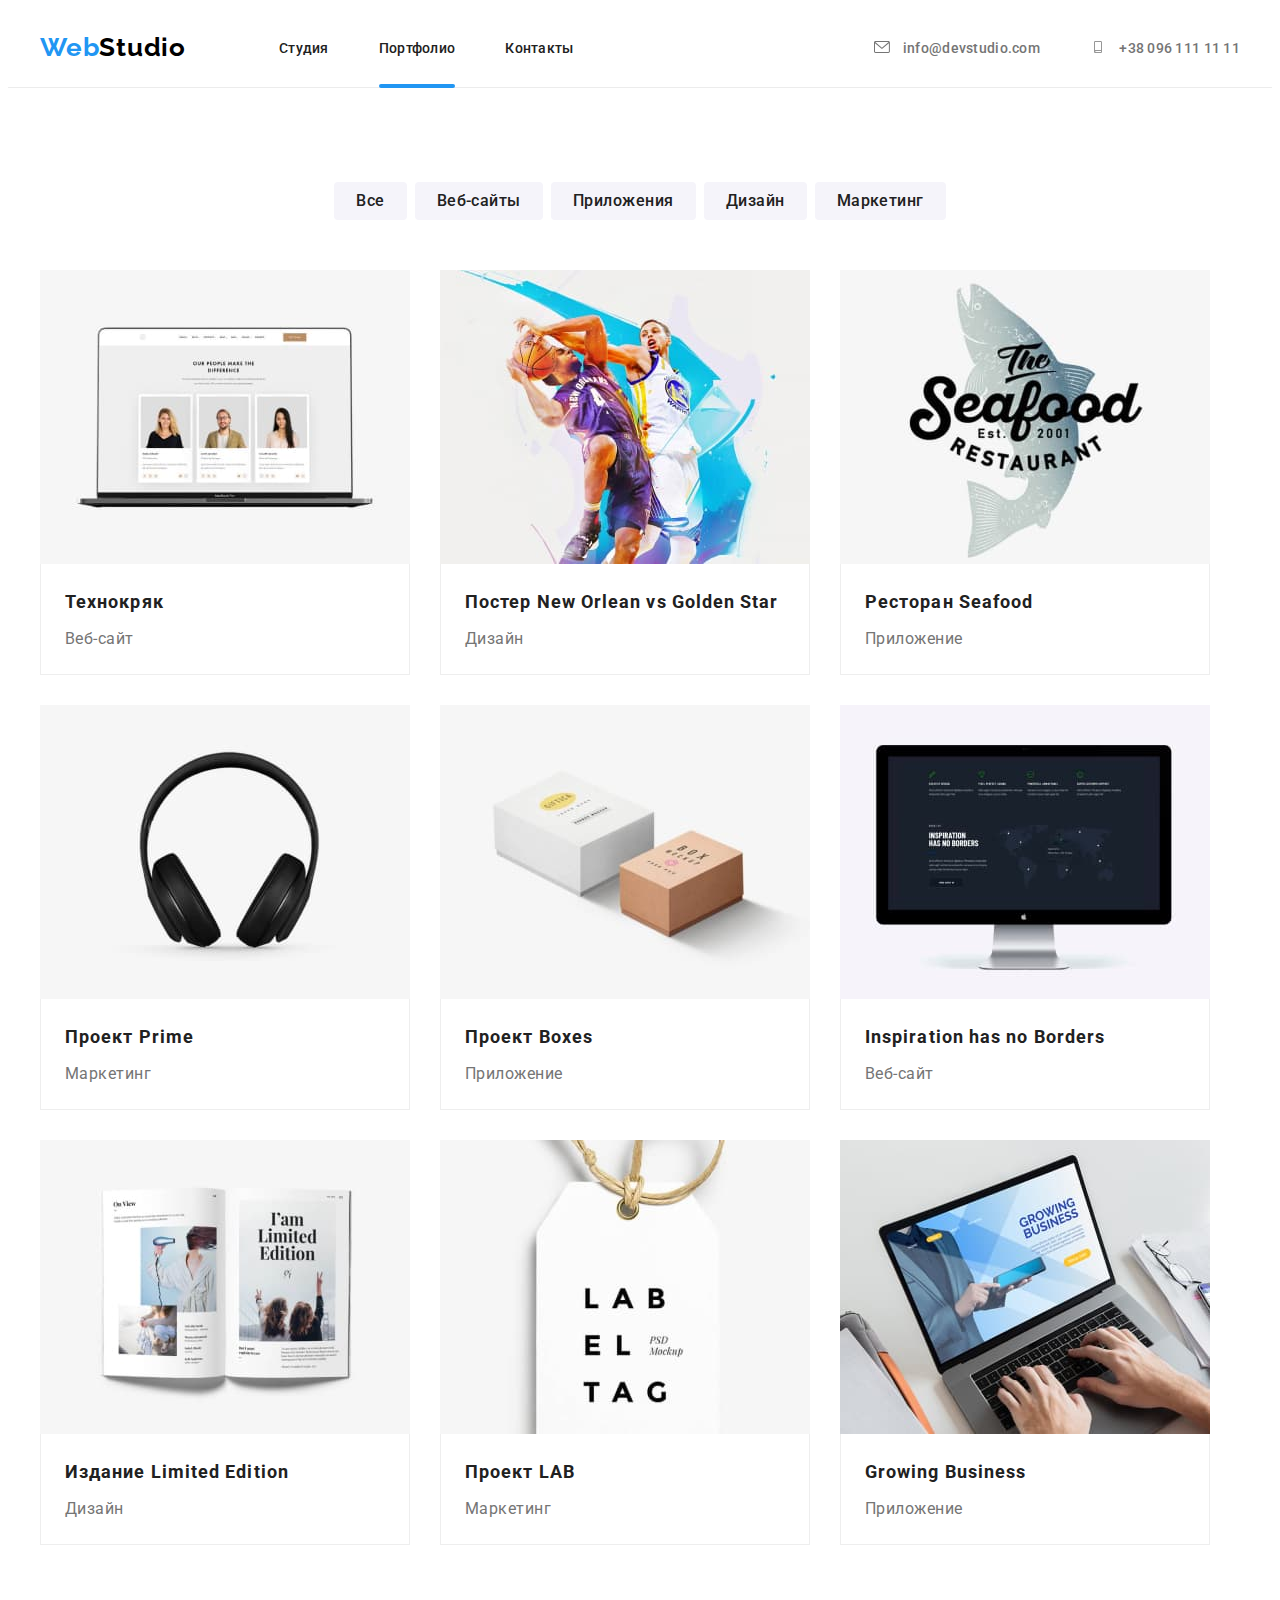
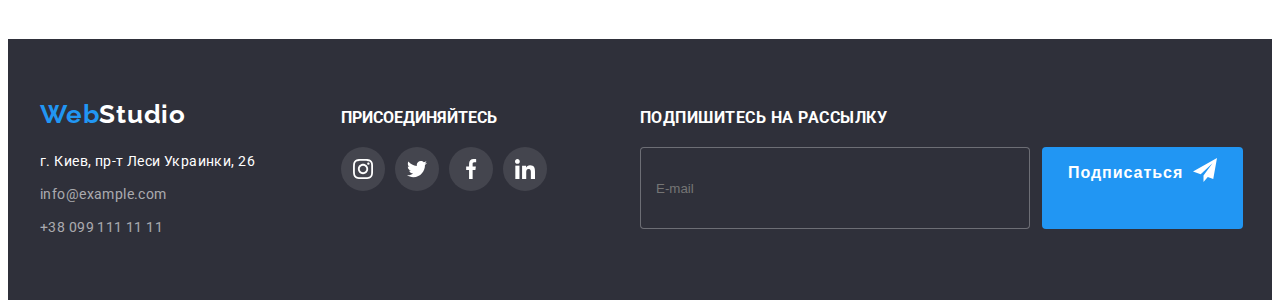
==== commit eeac6614: "classnames are changed according to BEM" ====
--- a/portfolio.html
+++ b/portfolio.html
@@ -17,29 +17,29 @@
     <!--header-->
     <header class="header">
         <div class=" header-section container">
-            <nav class="nav-section">
+            <nav class="navigation">
                 <a class="logo link" href="/"><span class="logo-web">Web</span><span
-                        class="logo-studio-light">Studio</span></a>
-    
-                <ul class="nav-list list">
-                    <li><a class="nav-list-link link" href="./index.html">Студия</a></li>
-                    <li><a class="nav-list-link link active" href="">Портфолио</a></li>
-                    <li><a class="nav-list-link link" href="">Контакты</a></li>
+                        class="logo-light">Studio</span></a>
+    
+                <ul class="menu list">
+                    <li><a class="menu__link link" href="./index.html">Студия</a></li>
+                    <li><a class="menu__link link active" href="">Портфолио</a></li>
+                    <li><a class="menu__link link" href="">Контакты</a></li>
                 </ul>
             </nav>
     
-            <ul class="header-contacts list">
+            <ul class="contacts-list list">
                 <li>
-                    <a class="header-contacts-link link" href="mailto:info@devstudio.com">
-                        <svg class="contacts-link-icon">
+                    <a class="contacts-list__link link" href="mailto:info@devstudio.com">
+                        <svg class="contacts-list__icon">
                             <use href=./images/sprite.svg#icon-email></use>
                         </svg>
                         info@devstudio.com
                     </a>
                 </li>
                 <li>
-                    <a class="header-contacts-link link" href="tel:+380961111111">
-                        <svg class="contacts-link-icon">
+                    <a class="contacts-list__link link" href="tel:+380961111111">
+                        <svg class="contacts-list__icon">
                             <use href=./images/sprite.svg#icon-tel></use>
                         </svg>
                         +38 096 111 11 11
@@ -57,185 +57,185 @@
             <div class="container">
                 <h1 class="visually-hidden">Примеры готовых проектов</h1>
                 
-                <ul class="radio-btn-list list">
-                    <li>
-                        <button type="button" class="radio-btn">Все</button>
-                    </li>
-                    <li>
-                        <button type="button" class="radio-btn">Веб-сайты</button>
-                    </li>
-                    <li>
-                        <button type="button" class="radio-btn">Приложения</button>
-                    </li>
-                    <li>
-                        <button type="button" class="radio-btn">Дизайн</button>
-                    </li>
-                    <li>
-                        <button type="button" class="radio-btn">Маркетинг</button>
+                <ul class="filter-list list">
+                    <li>
+                        <button type="button" class="filter-list__btn">Все</button>
+                    </li>
+                    <li>
+                        <button type="button" class="filter-list__btn">Веб-сайты</button>
+                    </li>
+                    <li>
+                        <button type="button" class="filter-list__btn">Приложения</button>
+                    </li>
+                    <li>
+                        <button type="button" class="filter-list__btn">Дизайн</button>
+                    </li>
+                    <li>
+                        <button type="button" class="filter-list__btn">Маркетинг</button>
                     </li>
                 </ul>
                 
                 <h2 hidden>Лучшие проекты</h2>
                 
-                <ul class="project-list list">
-                    <li class="project-list-item">
-                        <a class="project-link link" href="">
-                            <div class="project-link-content-wrapper">
+                <ul class="projects-list list">
+                    <li class="product">
+                        <a class="product__link link" href="">
+                            <div class="product__wrapper">
                                 <img src="./images/portfolio/website.jpg" alt="сайт технокряк" width="370" height="294">
-                                <p class="overlay">
-                                    Технокряк это современная площадка распространения коронавируса.
-                                    Компании используют эту платформу для цифрового
-                                    шпионажа и атак на защищённые сервера конкурентов.
-                                </p>
-                            </div>
-
-                            <div class="project-item-description">
-                                <h3 class="project-name">Технокряк</h3>
-                                <p class="project-text">Веб-сайт</p>
-                            </div>
-                        </a>
-                    </li>
-                
-                    <li class="project-list-item">
-                        <a class="project-link link" href="">
-                            <div class="project-link-content-wrapper">
+                                <p class="product__overlay">
+                                    Технокряк это современная площадка распространения коронавируса.
+                                    Компании используют эту платформу для цифрового
+                                    шпионажа и атак на защищённые сервера конкурентов.
+                                </p>
+                            </div>
+
+                            <div class="product__description">
+                                <h3 class="product__name">Технокряк</h3>
+                                <p class="product__text">Веб-сайт</p>
+                            </div>
+                        </a>
+                    </li>
+                
+                    <li class="product">
+                        <a class="product__link link" href="">
+                            <div class="product__wrapper">
                                 <img src="./images/portfolio/new.jpg" alt="дизайн постера с баскетболистами" width="370" height="294">
-                                <p class="overlay">
-                                    Технокряк это современная площадка распространения коронавируса.
-                                    Компании используют эту платформу для цифрового
-                                    шпионажа и атак на защищённые сервера конкурентов.
-                                </p>
-                            </div>
-                            
-                            <div class="project-item-description">
-                                <h3 class="project-name">Постер New Orlean vs Golden Star</h3>
-                                <p class="project-text">Дизайн</p>
-                            </div>
-                        </a>
-                    </li>
-                
-                    <li class="project-list-item">
-                        <a class="project-link link" href="">
-                            <div class="project-link-content-wrapper">
+                                <p class="product__overlay">
+                                    Технокряк это современная площадка распространения коронавируса.
+                                    Компании используют эту платформу для цифрового
+                                    шпионажа и атак на защищённые сервера конкурентов.
+                                </p>
+                            </div>
+                            
+                            <div class="product__description">
+                                <h3 class="product__name">Постер New Orlean vs Golden Star</h3>
+                                <p class="product__text">Дизайн</p>
+                            </div>
+                        </a>
+                    </li>
+                
+                    <li class="product">
+                        <a class="product__link link" href="">
+                            <div class="product__wrapper">
                                 <img src="./images/portfolio/seafood.jpg" alt="приложение для ресторана морепродуктов" width="370" height="294">
-                                <p class="overlay">
-                                    Технокряк это современная площадка распространения коронавируса.
-                                    Компании используют эту платформу для цифрового
-                                    шпионажа и атак на защищённые сервера конкурентов.
-                                </p>
-                            </div>
-                            
-                            <div class="project-item-description">
-                                <h3 class="project-name">Ресторан Seafood</h3>
-                                <p class="project-text">Приложение</p>
-                            </div>
-                        </a>
-                    </li>
-                
-                    <li class="project-list-item">
-                        <a class="project-link link" href="">
-                            <div class="project-link-content-wrapper">
+                                <p class="product__overlay">
+                                    Технокряк это современная площадка распространения коронавируса.
+                                    Компании используют эту платформу для цифрового
+                                    шпионажа и атак на защищённые сервера конкурентов.
+                                </p>
+                            </div>
+                            
+                            <div class="product__description">
+                                <h3 class="product__name">Ресторан Seafood</h3>
+                                <p class="product__text">Приложение</p>
+                            </div>
+                        </a>
+                    </li>
+                
+                    <li class="product">
+                        <a class="product__link link" href="">
+                            <div class="product__wrapper">
                                 <img src="./images/portfolio/prime.jpg" alt="накладные наушники" width="370" height="294">
-                                <p class="overlay">
-                                    Технокряк это современная площадка распространения коронавируса.
-                                    Компании используют эту платформу для цифрового
-                                    шпионажа и атак на защищённые сервера конкурентов.
-                                </p>
-                            </div>
-                            
-                            <div class="project-item-description">
-                                <h3 class="project-name">Проект Prime</h3>
-                                <p class="project-text">Маркетинг</p>
-                            </div>
-                        </a>
-                    </li>
-                
-                    <li class="project-list-item">
-                        <a class="project-link link" href="">
-                            <div class="project-link-content-wrapper">
+                                <p class="product__overlay">
+                                    Технокряк это современная площадка распространения коронавируса.
+                                    Компании используют эту платформу для цифрового
+                                    шпионажа и атак на защищённые сервера конкурентов.
+                                </p>
+                            </div>
+                            
+                            <div class="product__description">
+                                <h3 class="product__name">Проект Prime</h3>
+                                <p class="product__text">Маркетинг</p>
+                            </div>
+                        </a>
+                    </li>
+                
+                    <li class="product">
+                        <a class="product__link link" href="">
+                            <div class="product__wrapper">
                                 <img src="./images/portfolio/boxes.jpg" alt="логотип две картонные коробки" width="370" height="294">
-                                <p class="overlay">
-                                    Технокряк это современная площадка распространения коронавируса.
-                                    Компании используют эту платформу для цифрового
-                                    шпионажа и атак на защищённые сервера конкурентов.
-                                </p>
-                            </div>
-                            
-                            <div class="project-item-description">
-                                <h3 class="project-name">Проект Boxes</h3>
-                                <p class="project-text">Приложение</p>
-                            </div>
-                        </a>
-                    </li>
-                
-                    <li class="project-list-item">
-                        <a class="project-link link" href="">
-                            <div class="project-link-content-wrapper">
+                                <p class="product__overlay">
+                                    Технокряк это современная площадка распространения коронавируса.
+                                    Компании используют эту платформу для цифрового
+                                    шпионажа и атак на защищённые сервера конкурентов.
+                                </p>
+                            </div>
+                            
+                            <div class="product__description">
+                                <h3 class="product__name">Проект Boxes</h3>
+                                <p class="product__text">Приложение</p>
+                            </div>
+                        </a>
+                    </li>
+                
+                    <li class="product">
+                        <a class="product__link link" href="">
+                            <div class="product__wrapper">
                                 <img src="./images/portfolio/inspiration.jpg" alt="скриншот страницы сайта" width="370" height="294">
-                                <p class="overlay">
-                                    Технокряк это современная площадка распространения коронавируса.
-                                    Компании используют эту платформу для цифрового
-                                    шпионажа и атак на защищённые сервера конкурентов.
-                                </p>
-                            </div>
-                            
-                            <div class="project-item-description">
-                                <h3 class="project-name">Inspiration has no Borders</h3>
-                                <p class="project-text">Веб-сайт</p>
-                            </div>
-                        </a>
-                    </li>
-                
-                    <li class="project-list-item">
-                        <a class="project-link link" href="">
-                            <div class="project-link-content-wrapper">
+                                <p class="product__overlay">
+                                    Технокряк это современная площадка распространения коронавируса.
+                                    Компании используют эту платформу для цифрового
+                                    шпионажа и атак на защищённые сервера конкурентов.
+                                </p>
+                            </div>
+                            
+                            <div class="product__description">
+                                <h3 class="product__name">Inspiration has no Borders</h3>
+                                <p class="product__text">Веб-сайт</p>
+                            </div>
+                        </a>
+                    </li>
+                
+                    <li class="product">
+                        <a class="product__link link" href="">
+                            <div class="product__wrapper">
                                 <img src="./images/portfolio/limited.jpg" alt="дизайн оформления книги" width="370" height="294">
-                                <p class="overlay">
-                                    Технокряк это современная площадка распространения коронавируса.
-                                    Компании используют эту платформу для цифрового
-                                    шпионажа и атак на защищённые сервера конкурентов.
-                                </p>
-                            </div>
-                            
-                            <div class="project-item-description">
-                                <h3 class="project-name">Издание Limited Edition</h3>
-                                <p class="project-text">Дизайн</p>
-                            </div>
-                        </a>
-                    </li>
-                
-                    <li class="project-list-item">
-                        <a class="project-link link" href="">
-                            <div class="project-link-content-wrapper">
+                                <p class="product__overlay">
+                                    Технокряк это современная площадка распространения коронавируса.
+                                    Компании используют эту платформу для цифрового
+                                    шпионажа и атак на защищённые сервера конкурентов.
+                                </p>
+                            </div>
+                            
+                            <div class="product__description">
+                                <h3 class="product__name">Издание Limited Edition</h3>
+                                <p class="product__text">Дизайн</p>
+                            </div>
+                        </a>
+                    </li>
+                
+                    <li class="product">
+                        <a class="product__link link" href="">
+                            <div class="product__wrapper">
                                 <img src="./images/portfolio/lab.jpg" alt="брендированная этикетка" width="370" height="294">
-                                <p class="overlay">
-                                    Технокряк это современная площадка распространения коронавируса.
-                                    Компании используют эту платформу для цифрового
-                                    шпионажа и атак на защищённые сервера конкурентов.
-                                </p>
-                            </div>
-                            
-                            <div class="project-item-description">
-                                <h3 class="project-name">Проект LAB</h3>
-                                <p class="project-text">Маркетинг</p>
-                            </div>
-                        </a>
-                    </li>
-                
-                    <li class="project-list-item">
-                        <a class="project-link link" href="">
-                            <div class="project-link-content-wrapper">
+                                <p class="product__overlay">
+                                    Технокряк это современная площадка распространения коронавируса.
+                                    Компании используют эту платформу для цифрового
+                                    шпионажа и атак на защищённые сервера конкурентов.
+                                </p>
+                            </div>
+                            
+                            <div class="product__description">
+                                <h3 class="product__name">Проект LAB</h3>
+                                <p class="product__text">Маркетинг</p>
+                            </div>
+                        </a>
+                    </li>
+                
+                    <li class="product">
+                        <a class="product__link link" href="">
+                            <div class="product__wrapper">
                                 <img src="./images/portfolio/growing.jpg" alt="работа за компьютером" width="370" height="294">
-                                <p class="overlay">
-                                    Технокряк это современная площадка распространения коронавируса.
-                                    Компании используют эту платформу для цифрового
-                                    шпионажа и атак на защищённые сервера конкурентов.
-                                </p>
-                            </div>
-                            
-                            <div class="project-item-description">
-                                <h3 class="project-name">Growing Business</h3>
-                                <p class="project-text">Приложение</p>
+                                <p class="product__overlay">
+                                    Технокряк это современная площадка распространения коронавируса.
+                                    Компании используют эту платформу для цифрового
+                                    шпионажа и атак на защищённые сервера конкурентов.
+                                </p>
+                            </div>
+                            
+                            <div class="product__description">
+                                <h3 class="product__name">Growing Business</h3>
+                                <p class="product__text">Приложение</p>
                             </div>
                         </a>
                     </li>
@@ -247,58 +247,58 @@
     <!--footer-->
     <footer class="dark-background-container footer-container">
     
-        <div class="df container">
-            <div class="footer-content-placing">
+        <div class="footer-flex container">
+            <div class="footer-flex__placing">
                 <address>
-                    <div class="footer-logo">
+                    <div class="footer__logo">
                         <a class="logo link" href="/"><span class="logo-web">Web</span><span
                                 class="logo-studio-dark">Studio</span></a>
                     </div>
     
                     <ul class="address list">
                         <li>
-                            <a class="adress-link-location link" href="https://goo.gl/maps/zq5mr7NmoWSacKAB8">г. Киев, пр-т
+                            <a class="adress__location link" href="https://goo.gl/maps/zq5mr7NmoWSacKAB8">г. Киев, пр-т
                                 Леси
                                 Украинки, 26</a>
                         </li>
                         <li>
-                            <a class="adress-link link" href="mailto:info@example.com">info@example.com</a>
+                            <a class="adress__link link" href="mailto:info@example.com">info@example.com</a>
                         </li>
                         <li>
-                            <a class="adress-link link" href="tel:+380991111111">+38 099 111 11 11</a>
+                            <a class="adress__link link" href="tel:+380991111111">+38 099 111 11 11</a>
                         </li>
                     </ul>
                 </address>
             </div>
     
-            <div class="footer-content-placing">
+            <div class="footer-flex__placing">
                 <p class="footer-social-title">Присоединяйтесь</p>
     
                 <ul class="social-list list">
-                    <li class="social-list-item">
-                        <a href="" class="social-list-link link">
-                            <svg class="social-list-icon">
+                    <li class="social-list__item">
+                        <a href="" class="social-list__link link">
+                            <svg class="team-social-list__icon">
                                 <use href="./images/sprite.svg#icon-instagram"></use>
                             </svg>
                         </a>
                     </li>
-                    <li class="social-list-item">
-                        <a href="" class="social-list-link link">
-                            <svg class="social-list-icon">
+                    <li class="social-list__item">
+                        <a href="" class="social-list__link link">
+                            <svg class="team-social-list__icon">
                                 <use href="./images/sprite.svg#icon-twitter"></use>
                             </svg>
                         </a>
                     </li>
-                    <li class="social-list-item">
-                        <a href="" class="social-list-link link">
-                            <svg class="social-list-icon">
+                    <li class="social-list__item">
+                        <a href="" class="social-list__link link">
+                            <svg class="team-social-list__icon">
                                 <use href="./images/sprite.svg#icon-facebook"></use>
                             </svg>
                         </a>
                     </li>
-                    <li class="social-list-item">
-                        <a href="" class="social-list-link link">
-                            <svg class="social-list-icon">
+                    <li class="social-list__item">
+                        <a href="" class="social-list__link link">
+                            <svg class="team-social-list__icon">
                                 <use href="./images/sprite.svg#icon-linkedin"></use>
                             </svg>
                         </a>
@@ -306,13 +306,13 @@
                 </ul>
             </div>
 
-            <div class="footer-form-group">
-                <b class="footer-form-text">подпишитесь на рассылку</b>
+            <div class="sign-up">
+                <b class="sign-up__text">подпишитесь на рассылку</b>
             
-                <form action="#" class="footer-form">
-                    <input type="email" name="footer-form" class="footer-form-input" placeholder="E-mail" required autocomplete="off">
-                    <button type="submit" class="footer-btn">Подписаться
-                        <svg class="footer-btn-icon" width="24" height="24">
+                <form action="#" class="sign-up-form">
+                    <input type="email" name="sign-up-form" class="sign-up-form__input" placeholder="E-mail" required autocomplete="off">
+                    <button type="submit" class="sign-up-form__btn">Подписаться
+                        <svg class="sign-up-form__btn-icon" width="24" height="24">
                             <use href="./images/sprite.svg#icon-send"></use>
                         </svg>
                     </button>
--- a/css/portfolio.min.css
+++ b/css/portfolio.min.css
@@ -1,2 +1,412 @@
-:root{--main-font: "Roboto", sans-serif;--secondary-font: "Raleway", sans-serif;--background-dark: #2f303a;--background-grey: #f5f4fa;--btn-color-white: #ffffff;--accent-color-primary: #2196f3;--section-header-color: #212121;--section-padding: 94px 0;--timing-function: cubic-bezier(0.4, 0, 0.2, 1)}.visually-hidden{position:absolute !important;clip:rect(1px 1px 1px 1px);clip:rect(1px, 1px, 1px, 1px);padding:0 !important;border:0 !important;height:1px !important;width:1px !important;overflow:hidden}body{font-family:var(--main-font)}h1,h2,h3,h4,h5,h6,p{margin:0}ul,ol{margin:0;padding:0}img{display:block;min-width:100%}.list{list-style:none}.link{text-decoration:none}.address{font-style:normal}.padding-section{padding:var(--section-padding)}.container{width:1200px;margin:0 auto;padding:0 15px;text-align:center}.active,nav-list-link:hover{color:var(--accent-color-primary)}.header{padding-top:24px;padding-bottom:25px;border-bottom:1px solid #ececec}.header-section{display:flex;align-items:center}.logo{margin-right:93px}.logo-web{font-family:var(--secondary-font);font-style:normal;font-weight:700;font-size:26px;line-height:1.2;letter-spacing:0.03em;color:#2196f3}.logo-studio-light{font-family:var(--secondary-font);font-style:normal;font-weight:700;font-size:26px;line-height:1.2;letter-spacing:0.03em;color:#000000}.logo-studio-dark{font-family:var(--secondary-font);font-style:normal;font-weight:700;font-size:26px;line-height:1.2;letter-spacing:0.03em;color:#ffffff}.nav-section{display:flex;align-items:center}.nav-list{display:flex;align-items:center}.nav-list>li:not(:last-child){margin-right:50px}.nav-list-link{position:relative;font-family:var(--main-font);font-style:normal;font-weight:500;font-size:14px;line-height:1.14;letter-spacing:0.02em;color:#212121;padding:32px 0;transition:color 250ms var(--timing-function)}.nav-list-link:hover,.nav-list-link:focus{color:var(--accent-color-primary)}.nav-list-link.active::after{content:"";position:absolute;width:100%;height:4px;background-color:#2196f3;left:0;bottom:0;border-radius:2px}.header-contacts{display:flex;margin-left:auto}.header-contacts>li:not(:last-child){margin-right:50px}.header-contacts-link{font-family:var(--main-font);font-style:normal;font-weight:500;font-size:14px;line-height:1.14;letter-spacing:0.02em;color:#757575;transition:color 250ms var(--timing-function)}.header-contacts-link:hover,.header-contacts-link:focus{color:var(--accent-color-primary)}.contacts-link-icon{width:16px;height:12px;margin-right:10px;fill:#757575}.header-contacts-link:hover .contacts-link-icon,.header-contacts-link:focus .contacts-link-icon{fill:var(--accent-color-primary)}.radio-btn-list{display:flex;justify-content:center;margin-bottom:50px}.radio-btn-list>li:not(:last-child){margin-right:8px}.radio-btn{font-family:inherit;font-weight:500;font-size:16px;line-height:1.62;text-align:center;letter-spacing:0.03em;color:#212121;background:#f5f4fa;border-radius:4px;cursor:pointer;padding:6px 22px;border:none;outline:none;transition:color 250ms var(--timing-function),background-color 250ms var(--timing-function),box-shadow 250ms var(--timing-function)}.radio-btn:hover,.radio-btn:focus{color:#ffffff;background-color:#2196f3;box-shadow:0px 3px 1px rgba(0,0,0,0.1),0px 1px 2px rgba(0,0,0,0.08),0px 2px 2px rgba(0,0,0,0.12);filter:drop-shadow(0px 4px 4px rgba(0,0,0,0.25))}.project-list{display:flex;flex-wrap:wrap;margin-left:-30px;margin-bottom:-30px}.project-list-item{flex-basis:calc(100% / 3 - 30);margin-left:30px;margin-bottom:30px}.project-list-item:hover,.project-list-item:focus{box-shadow:0px 1px 1px rgba(0,0,0,0.12),0px 4px 4px rgba(0,0,0,0.06),1px 4px 6px rgba(0,0,0,0.16)}.project-name{font-family:var(--main-font);font-weight:700;font-size:18px;line-height:2;letter-spacing:0.06em;color:#212121;margin-bottom:4px}.project-text{font-family:var(--main-font);font-weight:400;font-size:16px;line-height:1.87;letter-spacing:0.03em;color:#757575}.project-item-description{padding:20px 24px;text-align:left;border:1px solid #eeeeee;border-top:none}.project-link-content-wrapper{position:relative;overflow:hidden}.overlay{position:absolute;top:0;left:0;background-color:rgba(33,150,243,0.9);padding:63px 24px;height:100%;overflow:auto;transform:translateY(100%);font-family:var(--main-font);font-size:18px;line-height:1.55;letter-spacing:0.03em;text-align:left;color:#ffffff;transition:transform 250ms var(--timing-function)}.project-link:hover .overlay,.project-link:focus .overlay{transform:translateY(0%)}.dark-background-container{background-color:var(--background-dark)}.footer-container{padding-top:60px;padding-bottom:60px}.footer-content-placing{text-align:left;display:block}.footer-content-placing:nth-child(1){min-width:231px;margin-right:70px}.footer-content-placing:nth-child(2){min-width:206px;margin-right:93px}.df{display:flex;align-items:baseline}.footer-logo{margin-bottom:20px}.address>li:not(:last-child){margin-bottom:9px}.adress-link-location{font-family:var(--main-font);font-weight:400;font-size:14px;line-height:1.71;letter-spacing:0.03em;color:#ffffff;transition:color 250ms var(--timing-function)}.adress-link-location:focus,.adress-link-location:hover{color:var(--accent-color-primary)}.adress-link{font-family:var(--main-font);font-weight:400;font-size:14px;line-height:1.71;letter-spacing:0.03em;color:rgba(255,255,255,0.6);transition:color 250ms var(--timing-function)}.adress-link:hover,.adress-link:focus{color:#2196f3}.footer-social-title{color:#ffffff;font-weight:bold;text-transform:uppercase;margin-bottom:20px}.social-list{display:flex;align-items:center}.social-list-item:not(:last-child){margin-right:10px}.social-list-link{display:flex;justify-content:center;align-items:center;width:44px;height:44px;border-radius:50%;background-color:rgba(255,255,255,0.1);transition:background-color 250ms var(--timing-function)}.social-list-link:hover,.social-list-link:focus{background-color:var(--accent-color-primary)}.social-list-icon{width:20px;height:20px;align-items:center;justify-content:center;fill:#ffffff;transition:fill 250ms var(--timing-function)}.footer-form-group{display:flex;flex-direction:column}.footer-form-text{font-weight:700;line-height:1.14;color:var(--btn-color-white);letter-spacing:0.03em;text-transform:uppercase;text-align:left;margin-bottom:20px}.footer-form{display:flex}.footer-form-input{margin-right:12px;width:358px;height:50px;padding:15px;background-color:#2f303a;outline:none;border:1px solid rgba(255,255,255,0.3);color:#ffffff;border-radius:4px}.footer-btn{display:inline-flex;border-radius:4px;border:1px solid transparent;padding:10px 25px;min-width:200px;font-weight:700;font-size:16px;line-height:1.87;letter-spacing:0.06em;background:var(--accent-color-primary);color:var(--btn-color-white);cursor:pointer;transition:background-color 250ms var(--timing-function)}.footer-btn:hover,.footer-btn:focus{background-color:#188ce8}.footer-btn-icon{display:inline-flex;align-items:baseline;justify-content:center;margin-left:10px}
-/*# sourceMappingURL=portfolio.min.css.map */+:root {
+  --main-font: "Roboto", sans-serif;
+  --secondary-font: "Raleway", sans-serif;
+  --background-dark: #2f303a;
+  --background-grey: #f5f4fa;
+  --btn-color-white: #ffffff;
+  --accent-color-primary: #2196f3;
+  --section-header-color: #212121;
+  --section-padding: 94px 0;
+  --timing-function: cubic-bezier(0.4, 0, 0.2, 1);
+}
+.visually-hidden {
+  position: absolute !important;
+  clip: rect(1px 1px 1px 1px);
+  clip: rect(1px, 1px, 1px, 1px);
+  padding: 0 !important;
+  border: 0 !important;
+  height: 1px !important;
+  width: 1px !important;
+  overflow: hidden;
+}
+body {
+  font-family: var(--main-font);
+}
+h1,
+h2,
+h3,
+h4,
+h5,
+h6,
+p {
+  margin: 0;
+}
+ul,
+ol {
+  margin: 0;
+  padding: 0;
+}
+img {
+  display: block;
+  min-width: 100%;
+}
+.list {
+  list-style: none;
+}
+.link {
+  text-decoration: none;
+}
+.address {
+  font-style: normal;
+}
+.padding-section {
+  padding: var(--section-padding);
+}
+.container {
+  width: 1200px;
+  margin: 0 auto;
+  padding: 0 15px;
+  text-align: center;
+}
+.active,
+menu__link:hover {
+  color: var(--accent-color-primary);
+}
+.header {
+  padding-top: 24px;
+  padding-bottom: 24px;
+  border-bottom: 1px solid #ececec;
+}
+.header-section {
+  display: flex;
+  align-items: center;
+}
+.logo {
+  margin-right: 93px;
+}
+.logo-web {
+  font-family: var(--secondary-font);
+  font-style: normal;
+  font-weight: 700;
+  font-size: 26px;
+  line-height: 1.2;
+  letter-spacing: 0.03em;
+  color: #2196f3;
+}
+.logo-light {
+  font-family: var(--secondary-font);
+  font-style: normal;
+  font-weight: 700;
+  font-size: 26px;
+  line-height: 1.2;
+  letter-spacing: 0.03em;
+  color: #000000;
+}
+.logo-studio-dark {
+  font-family: var(--secondary-font);
+  font-style: normal;
+  font-weight: 700;
+  font-size: 26px;
+  line-height: 1.2;
+  letter-spacing: 0.03em;
+  color: #ffffff;
+}
+.navigation {
+  display: flex;
+  align-items: center;
+}
+.menu {
+  display: flex;
+  align-items: center;
+}
+.menu > li:not(:last-child) {
+  margin-right: 50px;
+}
+.menu__link {
+  position: relative;
+  font-family: var(--main-font);
+  font-style: normal;
+  font-weight: 500;
+  font-size: 14px;
+  line-height: 1.14;
+  letter-spacing: 0.02em;
+  color: #212121;
+  padding: 32px 0;
+  transition: color 250ms var(--timing-function);
+}
+.menu__link:hover,
+.menu__link:focus {
+  color: var(--accent-color-primary);
+}
+.menu__link.active::after {
+  content: "";
+  position: absolute;
+  width: 100%;
+  height: 4px;
+  background-color: #2196f3;
+  left: 0;
+  bottom: 0;
+  border-radius: 2px;
+}
+.contacts-list {
+  display: flex;
+  margin-left: auto;
+}
+.contacts-list > li:not(:last-child) {
+  margin-right: 50px;
+}
+.contacts-list__link {
+  font-family: var(--main-font);
+  font-style: normal;
+  font-weight: 500;
+  font-size: 14px;
+  line-height: 1.14;
+  letter-spacing: 0.02em;
+  color: #757575;
+  transition: color 250ms var(--timing-function);
+}
+.contacts-list__link:hover,
+.contacts-list__link:focus {
+  color: var(--accent-color-primary);
+}
+.contacts-list__icon {
+  width: 16px;
+  height: 12px;
+  margin-right: 10px;
+  fill: #757575;
+}
+.contacts-list__link:hover .contacts-list__icon,
+.contacts-list__link:focus .contacts-list__icon {
+  fill: var(--accent-color-primary);
+}
+.filter-list {
+  display: flex;
+  justify-content: center;
+  margin-bottom: 50px;
+}
+.filter-list > li:not(:last-child) {
+  margin-right: 8px;
+}
+.filter-list__btn {
+  font-family: inherit;
+  font-weight: 500;
+  font-size: 16px;
+  line-height: 1.62;
+  text-align: center;
+  letter-spacing: 0.03em;
+  color: #212121;
+  background: #f5f4fa;
+  border-radius: 4px;
+  cursor: pointer;
+  padding: 6px 22px;
+  border: none;
+  outline: none;
+  transition: color 250ms var(--timing-function),
+    background-color 250ms var(--timing-function),
+    box-shadow 250ms var(--timing-function);
+}
+.filter-list__btn:hover,
+.filter-list__btn:focus {
+  color: #ffffff;
+  background-color: #2196f3;
+  box-shadow: 0px 3px 1px rgba(0, 0, 0, 0.1), 0px 1px 2px rgba(0, 0, 0, 0.08),
+    0px 2px 2px rgba(0, 0, 0, 0.12);
+  filter: drop-shadow(0px 4px 4px rgba(0, 0, 0, 0.25));
+}
+.projects-list {
+  display: flex;
+  flex-wrap: wrap;
+  margin-left: -30px;
+  margin-bottom: -30px;
+}
+.product {
+  flex-basis: calc(100% / 3 - 30);
+  margin-left: 30px;
+  margin-bottom: 30px;
+}
+.product:hover,
+.product:focus {
+  box-shadow: 0px 1px 1px rgba(0, 0, 0, 0.12), 0px 4px 4px rgba(0, 0, 0, 0.06),
+    1px 4px 6px rgba(0, 0, 0, 0.16);
+}
+.product__name {
+  font-family: var(--main-font);
+  font-weight: 700;
+  font-size: 18px;
+  line-height: 2;
+  letter-spacing: 0.06em;
+  color: #212121;
+  margin-bottom: 4px;
+}
+.product__text {
+  font-family: var(--main-font);
+  font-weight: 400;
+  font-size: 16px;
+  line-height: 1.87;
+  letter-spacing: 0.03em;
+  color: #757575;
+}
+.product__description {
+  padding: 20px 24px;
+  text-align: left;
+  border: 1px solid #eeeeee;
+  border-top: none;
+}
+.product__wrapper {
+  position: relative;
+  overflow: hidden;
+}
+.product__overlay {
+  position: absolute;
+  top: 0;
+  left: 0;
+  background-color: rgba(33, 150, 243, 0.9);
+  padding: 63px 24px;
+  height: 100%;
+  overflow: auto;
+  transform: translateY(100%);
+  font-family: var(--main-font);
+  font-size: 18px;
+  line-height: 1.55;
+  letter-spacing: 0.03em;
+  text-align: left;
+  color: #ffffff;
+  transition: transform 250ms var(--timing-function);
+}
+.product__link:hover .product__overlay,
+.product__link:focus .product__overlay {
+  transform: translateY(0%);
+}
+.dark-background-container {
+  background-color: var(--background-dark);
+}
+.footer-container {
+  padding-top: 60px;
+  padding-bottom: 60px;
+}
+.footer-flex__placing {
+  text-align: left;
+  display: block;
+}
+.footer-flex__placing:nth-child(1) {
+  min-width: 231px;
+  margin-right: 70px;
+}
+.footer-flex__placing:nth-child(2) {
+  min-width: 206px;
+  margin-right: 93px;
+}
+.footer-flex {
+  display: flex;
+  align-items: baseline;
+}
+.footer__logo {
+  margin-bottom: 20px;
+}
+.address > li:not(:last-child) {
+  margin-bottom: 9px;
+}
+.adress__location {
+  font-family: var(--main-font);
+  font-weight: 400;
+  font-size: 14px;
+  line-height: 1.71;
+  letter-spacing: 0.03em;
+  color: #ffffff;
+  transition: color 250ms var(--timing-function);
+}
+.adress__location:focus,
+.adress__location:hover {
+  color: var(--accent-color-primary);
+}
+.adress__link {
+  font-family: var(--main-font);
+  font-weight: 400;
+  font-size: 14px;
+  line-height: 1.71;
+  letter-spacing: 0.03em;
+  color: rgba(255, 255, 255, 0.6);
+  transition: color 250ms var(--timing-function);
+}
+.adress__link:hover,
+.adress__link:focus {
+  color: #2196f3;
+}
+.footer-social-title {
+  color: #ffffff;
+  font-weight: bold;
+  text-transform: uppercase;
+  margin-bottom: 20px;
+}
+.social-list {
+  display: flex;
+  align-items: center;
+}
+.social-list__item:not(:last-child) {
+  margin-right: 10px;
+}
+.social-list__link {
+  display: flex;
+  justify-content: center;
+  align-items: center;
+  width: 44px;
+  height: 44px;
+  border-radius: 50%;
+  background-color: rgba(255, 255, 255, 0.1);
+  transition: background-color 250ms var(--timing-function);
+}
+.social-list__link:hover,
+.social-list__link:focus {
+  background-color: var(--accent-color-primary);
+}
+.team-social-list__icon {
+  width: 20px;
+  height: 20px;
+  align-items: center;
+  justify-content: center;
+  fill: #ffffff;
+  transition: fill 250ms var(--timing-function);
+}
+.sign-up {
+  display: flex;
+  flex-direction: column;
+}
+.sign-up__text {
+  font-weight: 700;
+  line-height: 1.14;
+  color: var(--btn-color-white);
+  letter-spacing: 0.03em;
+  text-transform: uppercase;
+  text-align: left;
+  margin-bottom: 20px;
+}
+.sign-up-form {
+  display: flex;
+}
+.sign-up-form__input {
+  margin-right: 12px;
+  width: 358px;
+  height: 50px;
+  padding: 15px;
+  background-color: #2f303a;
+  outline: none;
+  border: 1px solid rgba(255, 255, 255, 0.3);
+  color: #ffffff;
+  border-radius: 4px;
+}
+.sign-up-form__btn {
+  display: inline-flex;
+  border-radius: 4px;
+  border: 1px solid transparent;
+  padding: 10px 25px;
+  min-width: 200px;
+  font-weight: 700;
+  font-size: 16px;
+  line-height: 1.87;
+  letter-spacing: 0.06em;
+  background: var(--accent-color-primary);
+  color: var(--btn-color-white);
+  cursor: pointer;
+  transition: background-color 250ms var(--timing-function);
+}
+.sign-up-form__btn:hover,
+.sign-up-form__btn:focus {
+  background-color: #188ce8;
+}
+.sign-up-form__btn-icon {
+  display: inline-flex;
+  align-items: baseline;
+  justify-content: center;
+  margin-left: 10px;
+}
+/*# sourceMappingURL=portfolio.min.css.map */
